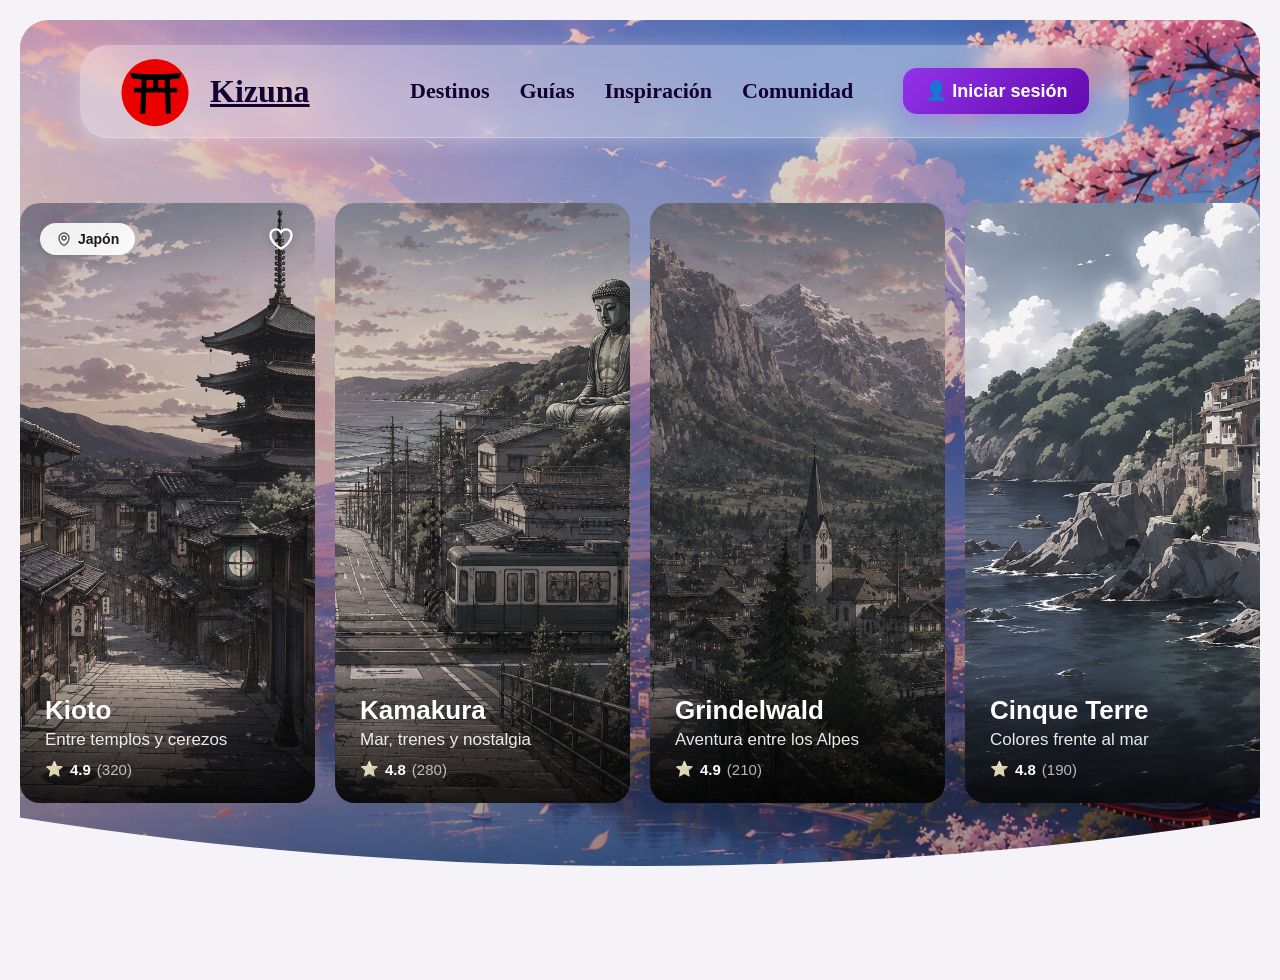
==== destinos.html @ 6fa77407 "cambios 21/05/2026" ====
<!DOCTYPE html>
<html lang="es">
<head>
    <meta charset="UTF-8">
    <meta name="viewport" content="width=device-width, initial-scale=1.0">
    <title>Kizuna</title>
    <link rel="icon" href="favicon.png" type="image/x-icon">
    <link rel="stylesheet" href="styles.css">
</head>
<body>
 <div class="contenedor-padre">
  <section class="background-tokyo">
   
   <div class="hero-contenedor">
    <nav class="menu_pricipal">

   <a href="index.html" class="logo">
    <span class="logo-icon">
      <svg 
      height="80px" 
      width="80px" 
      version="1.1" 
      id="_x32_" 
      xmlns="http://www.w3.org/2000/svg" 
      xmlns:xlink="http://www.w3.org/1999/xlink" 
      viewBox="-100.64 -185.64 800.28 800.28" 
      xml:space="preserve" 
      fill="#000000" 
      transform="matrix(1, 0, 0, 1, 0, 0)rotate(0)" 
      stroke="#000000" stroke-width="0.00512">
      <g id="SVGRepo_bgCarrier" 
      stroke-width="0" 
      transform="translate(10.240000000000009,10.240000000000009), scale(0.96)">  
      <rect 
      x="-100.64" 
      y="-100.64" 
      width="700.28" 
      height="700.28" 
      rx="368.64" 
      fill="#eb0000" 
      strokewidth="0">
      </rect>
      </g><g 
      id="SVGRepo_tracerCarrier" 
      stroke-linecap="round" 
      stroke-linejoin="round" 
      stroke="#CCCCCC" 
      stroke-width="2.048">
      </g><g 
      id="SVGRepo_iconCarrier"> 
      <style type="text/css"> .st0{fill:#000000;} </style> 
      <g> 
      <path class="st0" d="M512,50.975c-84.815,13.448-170.396,16.908-256.008,16.908c-85.596,0-171.185-3.46-255.992-16.908 l17.42,57.317c32.545,4.632,65.18,8.312,97.88,11.047l-3.216,81.64H40.238v47.582h69.967l-8.296,210.462l50.788,2.002 l8.377-212.464h189.851l8.377,212.464l50.796-2.002l-8.304-210.462h69.968v-47.582h-71.848l-3.215-81.64 c32.7-2.735,65.351-6.414,97.889-11.047L512,50.975z M230.586,200.979h-67.615l3.078-78.156c21.49,1.148,43.022,1.864,64.538,2.181 V200.979z M281.414,200.979v-75.974c21.531-0.318,43.038-1.034,64.562-2.181l3.078,78.156H281.414z"></path> </g> </g></svg>
    
   </span>
    <h2>Kizuna</h2>
  </a>

   <ul class="nav-links">
    <li><a href="#">Destinos</a></li>
    <li><a href="#">Guías</a></li>
    <li><a href="#">Inspiración</a></li>
    <li><a href="#">Comunidad</a></li>
   </ul>

   <button class="login-btn">
    <span>👤</span>
    Iniciar sesión
   </button>
   </button>
    </div>

    <div class="gallery-dest">

     <div class="destin d1">
      <div class="destin-top">
    <div class="simbolo-pais">
      <svg xmlns="http://www.w3.org/2000/svg" fill="none" viewBox="0 0 24 24" stroke-width="2" stroke="currentColor" class="geo-icon">
        <path stroke-linecap="round" stroke-linejoin="round" d="M15 10.5a3 3 0 1 1-6 0 3 3 0 0 1 6 0Z" />
        <path stroke-linecap="round" stroke-linejoin="round" d="M19.5 10.5c0 7.142-7.5 11.25-7.5 11.25S4.5 17.642 4.5 10.5a7.5 7.5 0 1 1 15 0Z" />
      </svg>
      <span>Japón</span>
    </div>
    
    <button class="like-btn">
      <svg xmlns="http://www.w3.org/2000/svg" fill="none" viewBox="0 0 24 24" stroke-width="2" stroke="currentColor" class="heart-icon">
        <path stroke-linecap="round" stroke-linejoin="round" d="M21 8.25c0-2.485-2.099-4.5-4.688-4.5-1.935 0-3.597 1.126-4.312 2.733-.715-1.607-2.377-2.733-4.313-2.733C5.1 3.75 3 5.765 3 8.25c0 7.22 9 12 9 12s9-4.78 9-12Z" />
      </svg>
    </button>
  </div>
    <div class="destin-content">
      <h3 class="titulo-k">Kioto</h3>
      <p class="sub-k">Entre templos y cerezos</p>
      <div class="rating-k">
        <span class="star-k">⭐</span>
        <span class="score-k">4.9</span>
        <span class="votes-k">(320)</span>
      </div>
    </div>
    </div>

     <div class="destin d2">
      <div class="destin-content">
      <h3 class="titulo-k">Kamakura</h3>
      <p class="sub-k">Mar, trenes y nostalgia</p>
      <div class="rating-k">
        <span class="star-k">⭐</span>
        <span class="score-k">4.8</span>
        <span class="votes-k">(280)</span>
      </div>
    </div>
     </div>

     <div class="destin d3">
      <div class="destin-content">
      <h3 class="titulo-k">Grindelwald</h3>
      <p class="sub-k">Aventura entre los Alpes</p>
      <div class="rating-k">
        <span class="star-k">⭐</span>
        <span class="score-k">4.9</span>
        <span class="votes-k">(210)</span>
      </div>
    </div>
     </div>

     <div class="destin d4">
      <div class="destin-content">
      <h3 class="titulo-k">Cinque Terre</h3>
      <p class="sub-k">Colores frente al mar</p>
      <div class="rating-k">
        <span class="star-k">⭐</span>
        <span class="score-k">4.8</span>
        <span class="votes-k">(190)</span>
      </div>
    </div>
     </div>

    </div>
  </section>
 </div>
</body>
</html>
---- styles.css ----
body{
  margin: 20px;
  background: #f5f3f8;
  overflow-x: hidden;
}

.hero-contenedor{
  display: flex;
  justify-content: center;
  align-items: start;
  flex-direction: column;
  width: 100%;
  max-width: 1300px;
  padding: 5px 60px;
  box-sizing: border-box;
  position: relative;
  z-index: 5;
}

/* Contenedor principal */
.background-tokyo {
  width: 100%;
  min-height: 100vh;
  position: relative;
  overflow: hidden;
  border-radius: 28px;
  padding: 20px 0;
  background-image:
    linear-gradient(
      to bottom,
      rgba(0,0,0,0.1),
      rgba(0,0,0,0.4)
    ),url('Fondo_tokio.png');
  background-size: cover;
  background-position: center;
  clip-path: ellipse(150% 90% at 50% 0%);
}

/* Estilo de los pétalos */
.petal {
  position: absolute;
  top: -10%;
  background-color: #ff7893;
  border-radius: 150% 0 150% 0;
  width: 15px;
  height: 20px;
  z-index: 2;
  /* Sombra para que resalten sobre el fondo oscuro */
  animation: fall linear infinite;
}

/* Patrón cíclico: repite cada 10 pétalos para más variedad */
.petal:nth-child(10n+1) {
  left: 5%;
  animation-duration: 5s;
  animation-delay: 0s;
}

.petal:nth-child(10n+2) {
  left: 15%;
  animation-duration: 8s;
  animation-delay: 1s;
  width: 10px;
}

.petal:nth-child(10n+3) {
  left: 25%;
  animation-duration: 6s;
  animation-delay: 2s;
}

.petal:nth-child(10n+4) {
  left: 35%;
  animation-duration: 10s;
  animation-delay: 0.5s;
  width: 12px;
}

.petal:nth-child(10n+5) {
  left: 45%;
  animation-duration: 7s;
  animation-delay: 3s;
}

.petal:nth-child(10n+6) {
  left: 55%;
  animation-duration: 9s;
  animation-delay: 1.5s;
  width: 18px;
}

.petal:nth-child(10n+7) {
  left: 65%;
  animation-duration: 4s;
  animation-delay: 4s;
}

.petal:nth-child(10n+8) {
  left: 75%;
  animation-duration: 12s;
  animation-delay: 2.5s;
  width: 14px;
}

.petal:nth-child(10n+9) {
  left: 85%;
  animation-duration: 4s;
  animation-delay: 1s;
}

.petal:nth-child(10n+10) {
  left: 95%;
  animation-duration: 11s;
  animation-delay: 3.5s;
  width: 16px;
}


/* Animación de caída y balanceo */
@keyframes fall {
  0% {
    transform: translateY(0) rotate(0deg) translateX(0);
    opacity: 1;
  }

  100% {
    transform: translateY(110vh) rotate(720deg) translateX(100px);
    opacity: 0;
  }
}

/* contenedor del menu */
.menu_pricipal {
  display: flex;
  width: auto;
  margin: 0px;
  gap: 50px;
  border-radius: 28px;
  align-items: center;
  justify-content: space-between;
  padding: 1px 40px;
  background: rgba(255, 253, 253, 0.358);
  backdrop-filter: blur(10px);
   margin-bottom: 60px;
  border-bottom: 1px solid rgba(241, 241, 241, 0.348);
  box-shadow:
    0 4px 20px rgba(241, 241, 241, 0.348);
}

/* logo del menu */

.logo {
  display: flex;
  align-items: center;
  width: 200px;
  gap: 10px;
  color: #130133;
}

.logo h2 {
  font-size: 32px;
  font-weight: 700;
}

.logo-icon {
  width: auto;
  height: auto;
}

/* palabras del menu */
.nav-links {
  display: flex;
  gap: 30px;
  list-style: none;
}

.nav-links a {
  text-decoration: none;
  color: #130133;
  font-size: 22px;
  font-weight: 600;
  transition: 0.3s ease;
}

.nav-links a:hover {
  color: #8c00ff;
}

/* boton de iniciar sesion */
.login-btn {
  display: flex;
  align-items: center;
  gap: 5px;
  border: none;
  padding: 12px 22px;
  border-radius: 14px;
  background: linear-gradient(135deg,
      #9333ea,
      #6209af);

  color: white;
  font-size: 18px;
  font-weight: 600;
  cursor: pointer;
  box-shadow:
    0 8px 20px rgba(147, 51, 234, 0.25);
  transition: 0.3s ease;
}

.login-btn:hover {
  transform: translateY(-2px);

  box-shadow:
    0 12px 24px rgba(64, 1, 123, 0.738);
}

/* titulo de la pagina*/
.titulo{
  font-size: 78px;
  line-height: 1.05;
  font-weight: 800;
  color: #130133;
  margin:
    25px 0;
}
.titulo span{
  background: linear-gradient(
    90deg,
    #6f5cff,
    #b55cff,
    #ff5ca8
  );
  -webkit-background-clip: text;
  -webkit-text-fill-color: transparent;
  background-clip: text;
  color: transparent;
}

.descrip_2{
  max-width: 520px;
  font-size: 28px;
  font-weight: 600;
  line-height: 1.6;
  color: #342b59;
  margin-bottom: 40px;
}

/* boton de aventura */
.aventura-button{
  display: inline-flex;
  align-items: center;
  gap: 10px;
  padding: 12px 22px;
  font-size: 17px;
  border: none;
  cursor: pointer;
  background: white;
  color: #7b4dff;
  border-radius: 50px;
  font-weight: 600;
  box-shadow:
    0 8px 20px rgba(225, 213, 236, 0.712);
  transition: 0.3s ease;
}

.aventura-button:hover {
  transform: translateY(-2px);

  box-shadow:
    0 12px 24px rgba(151, 85, 212, 0.836);
}

.botones{
  display: flex;
  gap: 20px;
}
/* boton de explora */
.explora-btn{
  display: flex;
  align-items: center;
  gap: 12px;
  background: linear-gradient(
    90deg,
    #7b4dff,
    #6a3df0
  );
  color: white;
  text-decoration: none;
  padding: 10px 25px;
  border: none;
  cursor: pointer;
  border-radius: 50px;
  font-size: 22px;
  font-weight: 600;
  box-shadow:
    0 10px 25px rgba(180, 174, 199, 0.25);
  transition: 0.3s ease;
}

.explora-btn:hover{
  transform: translateY(-3px);
  box-shadow:
    0 15px 30px rgba(123, 77, 255, 0.35);
}

/* boton de video */
.video-btn{
  display: flex;
  align-items: center;
  gap: 14px;
  background: white;
  color: #15154b;
  text-decoration: none;
  padding: 15px 30px;
  border: none;
  cursor: pointer;
  border-radius: 50px;
  font-size: 22px;
  font-weight: 600;
  box-shadow:
    0 10px 25px rgba(233, 226, 226, 0.678);
  transition: 0.3s ease;
}

.video-btn:hover{
  transform: translateY(-3px);
   box-shadow:
    0 10px 25px rgba(238, 247, 248, 0.897);
}

/*---------------------------destinos---------------------------*/
.gallery-dest{
  display: flex;
  width: 100%;
  max-width: 1500px;
  height: 600px;
  gap: 20px;
  margin: 0 auto;
}

.destin{
  flex: 1;
  background-size: cover;
  background-position: center;
  border-radius: 20px;
  cursor: pointer;
  filter: grayscale(80%);
  transition: flex 0.6s cubic-bezier(0.25, 1, 0.5, 1), filter 0.6s ease;
  position: relative; 
  overflow: hidden;
}

.d1{
  background-image: url('img_observ/kioto.png');
}
.d2{
  background-image: url('img_observ/kamakura.png');
}
.d3{
  background-image: url('img_observ/grindelwald.png');
}
.d4{
  background-image: url('img_observ/cinque_terre.png');
}

.destin:hover {
  flex: 4;
  filter: grayscale(0%);
}

/* Contenedor superior alineado a los extremos */
.destin-top {
  position: absolute;
  top: 0;
  left: 0;
  width: 100%;
  padding: 20px;
  box-sizing: border-box;
  display: flex;
  justify-content: space-between; /* Empuja el país a la izquierda y el corazón a la derecha */
  align-items: center;
  z-index: 3; /* Se asegura de flotar sobre el filtro gris */
}

/* El óvalo blanco de "Japón" */
.simbolo-pais {
  background: rgba(255, 255, 255, 0.9); /* Blanco con un toque sutil de transparencia */
  backdrop-filter: blur(4px);            /* Efecto vidrio esmerilado moderno */
  color: #1a1a1a;                        /* Texto oscuro para contraste */
  padding: 8px 16px;
  border-radius: 50px;                    /* Esquinas completamente redondeadas en píldora */
  display: flex;
  align-items: center;
  gap: 6px;                              /* Distancia exacta entre el mapa y el texto */
  font-family: sans-serif;
  font-size: 14px;
  font-weight: 600;
  box-shadow: 0 4px 10px rgba(0, 0, 0, 0.1);
}

/* El tamaño de la mini-burbuja de ubicación */
.geo-icon {
  width: 16px;
  height: 16px;
  color: #555555;
}

/* El botón circular transparente del corazón */
.like-btn {
  background: none;
  border: none;
  cursor: pointer;
  padding: 0;
  display: flex;
  align-items: center;
  justify-content: center;
  transition: transform 0.2s ease;
}

.like-btn:hover {
  transform: scale(1.15); /* Crece sutilmente al pasar el mouse */
}

/* El icono del corazón blanco */
.heart-icon {
  width: 28px;
  height: 28px;
  color: white;
  fill: transparent;
  filter: drop-shadow(0 2px 5px rgba(0,0,0,0.3));
  transition: fill 0.3s ease; /* Hace que el relleno aparezca suavemente */
}

.like-btn:hover .heart-icon {
  fill: white; /* Rellena el corazón al pasar el mouse */
}


.destin-content {
  position: absolute;
  bottom: 0;
  left: 0;
  width: 100%;
  padding: 25px;
  box-sizing: border-box;
  color: white;
  font-family: sans-serif;
  background: linear-gradient(to top, rgba(0,0,0,0.8) 0%, rgba(0,0,0,0.4) 60%, rgba(0,0,0,0) 100%);
  transition: opacity 0.4s ease; 
}

.titulo-k {
  font-size: 26px;
  font-weight: 700;
  margin: 0 0 4px 0;
}

.sub-k {
  font-size: 17px;
  margin: 0 0 10px 0;
  opacity: 0.9;
}

/* Contenedor Flexbox de la Calificación */
.rating-k {
  display: flex;
  align-items: center;
  gap: 6px;
  font-size: 15px;
}

.score-k {
  font-weight: 600;
}

.votes-k {
  opacity: 0.7;
}
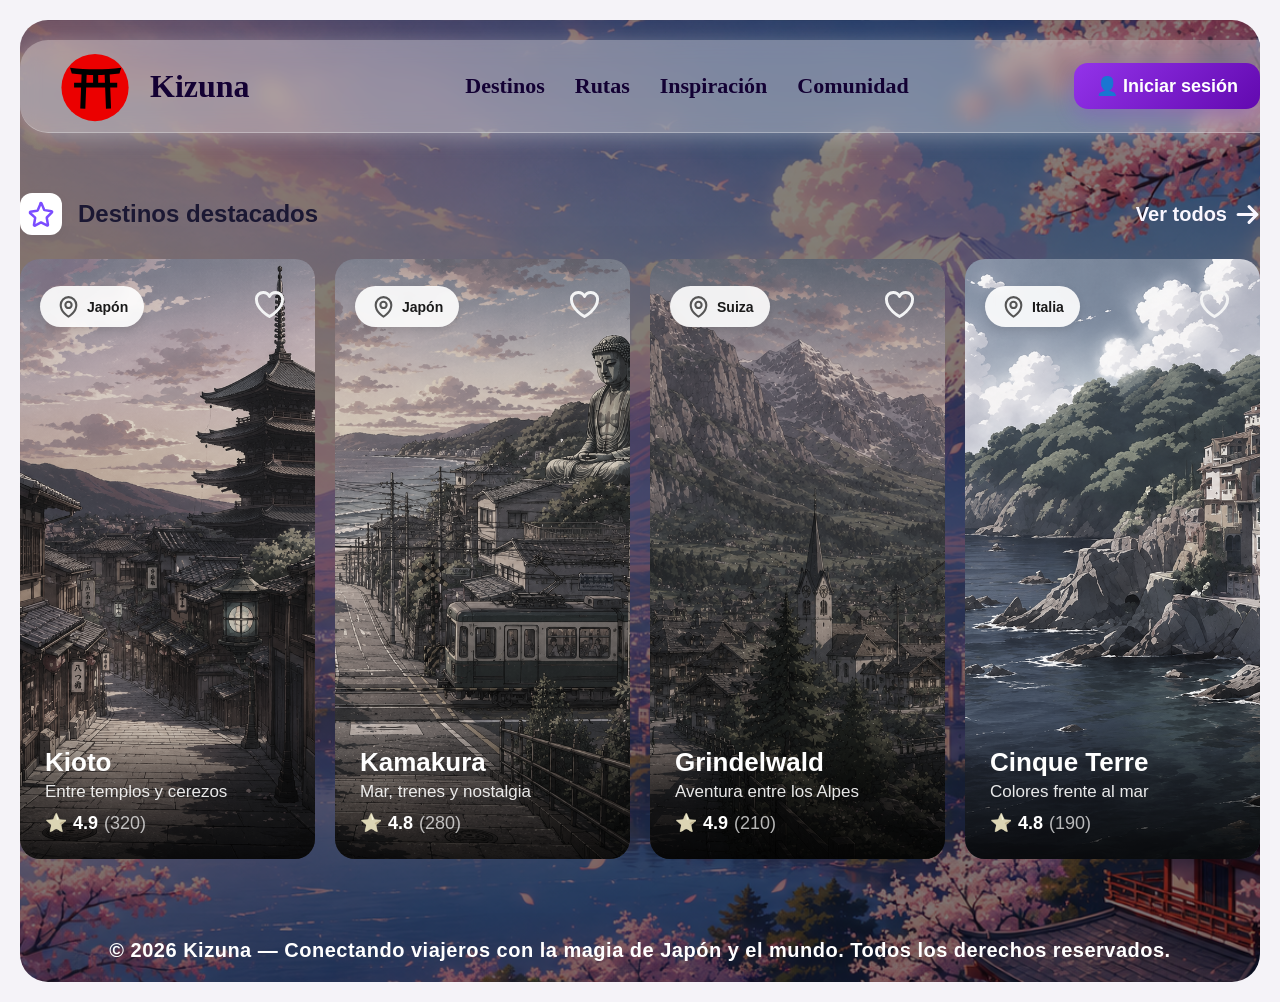
==== commit dcad870f: "pagina completa sin responsive" ====
--- a/destinos.html
+++ b/destinos.html
@@ -5,7 +5,7 @@
     <meta name="viewport" content="width=device-width, initial-scale=1.0">
     <title>Kizuna</title>
     <link rel="icon" href="favicon.png" type="image/x-icon">
-    <link rel="stylesheet" href="styles.css">
+    <link rel="stylesheet" href="styles_dest.css">
 </head>
 <body>
  <div class="contenedor-padre">
@@ -57,8 +57,8 @@
   </a>
 
    <ul class="nav-links">
-    <li><a href="#">Destinos</a></li>
-    <li><a href="#">Guías</a></li>
+    <li><a href="destinos.html">Destinos</a></li>
+    <li><a href="rutas.html">Rutas</a></li>
     <li><a href="#">Inspiración</a></li>
     <li><a href="#">Comunidad</a></li>
    </ul>
@@ -67,7 +67,23 @@
     <span>👤</span>
     Iniciar sesión
    </button>
-   </button>
+   </nav> <div class="seccion-encabezado">
+      <div class="encabezado-titulo">
+        <div class="burbuja-icono">
+          <svg xmlns="http://www.w3.org/2000/svg" fill="none" viewBox="0 0 24 24" stroke-width="2" stroke="currentColor" class="star-icon-dest">
+            <path stroke-linecap="round" stroke-linejoin="round" d="M11.48 3.499c.172-.41.742-.41.914 0l2.122 5.04c.083.197.26.33.473.365l5.432.812c.456.068.638.622.311.95l-3.922 3.93c-.154.155-.224.386-.185.603l.94 5.38c.08.457-.4.805-.806.591L12 18.722l-4.834 2.607c-.406.214-.886-.134-.806-.591l.94-5.38c.04-.217-.03-.448-.185-.603L3.194 11.2a.975.975 0 0 1 .311-.95l5.432-.813a.473.473 0 0 0 .473-.366l2.122-5.04Z" />
+          </svg>
+        </div>
+        <h2>Destinos destacados</h2>
+      </div>
+
+      <a href="#" class="ver-todos-btn">
+        Ver todos
+        <svg xmlns="http://www.w3.org/2000/svg" fill="none" viewBox="0 0 24 24" stroke-width="3" stroke="currentColor" class="arrow-icon">
+          <path stroke-linecap="round" stroke-linejoin="round" d="M13.5 4.5 21 12m0 0-7.5 7.5M21 12H3" />
+        </svg>
+      </a>
+    </div>
     </div>
 
     <div class="gallery-dest">
@@ -82,11 +98,15 @@
       <span>Japón</span>
     </div>
     
-    <button class="like-btn">
-      <svg xmlns="http://www.w3.org/2000/svg" fill="none" viewBox="0 0 24 24" stroke-width="2" stroke="currentColor" class="heart-icon">
-        <path stroke-linecap="round" stroke-linejoin="round" d="M21 8.25c0-2.485-2.099-4.5-4.688-4.5-1.935 0-3.597 1.126-4.312 2.733-.715-1.607-2.377-2.733-4.313-2.733C5.1 3.75 3 5.765 3 8.25c0 7.22 9 12 9 12s9-4.78 9-12Z" />
-      </svg>
-    </button>
+    <div class="like-container">
+  <input type="checkbox" id="like-1" class="like-checkbox">
+  <label for="like-1" class="like-btn">
+    <svg xmlns="http://w3.org" fill="none" viewBox="0 0 24 24" stroke-width="2" stroke="currentColor" class="heart-icon">
+      <path stroke-linecap="round" stroke-linejoin="round" d="M21 8.25c0-2.485-2.099-4.5-4.688-4.5-1.935 0-3.597 1.126-4.312 2.733-.715-1.607-2.377-2.733-4.313-2.733C5.1 3.75 3 5.765 3 8.25c0 7.22 9 12 9 12s9-4.78 9-12Z" />
+    </svg>
+  </label>
+</div>
+
   </div>
     <div class="destin-content">
       <h3 class="titulo-k">Kioto</h3>
@@ -100,6 +120,25 @@
     </div>
 
      <div class="destin d2">
+       <div class="destin-top">
+    <div class="simbolo-pais">
+      <svg xmlns="http://www.w3.org/2000/svg" fill="none" viewBox="0 0 24 24" stroke-width="2" stroke="currentColor" class="geo-icon">
+        <path stroke-linecap="round" stroke-linejoin="round" d="M15 10.5a3 3 0 1 1-6 0 3 3 0 0 1 6 0Z" />
+        <path stroke-linecap="round" stroke-linejoin="round" d="M19.5 10.5c0 7.142-7.5 11.25-7.5 11.25S4.5 17.642 4.5 10.5a7.5 7.5 0 1 1 15 0Z" />
+      </svg>
+      <span>Japón</span>
+    </div>
+    
+    <div class="like-container">
+  <input type="checkbox" id="like-2" class="like-checkbox">
+  <label for="like-2" class="like-btn">
+    <svg xmlns="http://w3.org" fill="none" viewBox="0 0 24 24" stroke-width="2" stroke="currentColor" class="heart-icon">
+      <path stroke-linecap="round" stroke-linejoin="round" d="M21 8.25c0-2.485-2.099-4.5-4.688-4.5-1.935 0-3.597 1.126-4.312 2.733-.715-1.607-2.377-2.733-4.313-2.733C5.1 3.75 3 5.765 3 8.25c0 7.22 9 12 9 12s9-4.78 9-12Z" />
+    </svg>
+  </label>
+</div>
+
+  </div>
       <div class="destin-content">
       <h3 class="titulo-k">Kamakura</h3>
       <p class="sub-k">Mar, trenes y nostalgia</p>
@@ -112,6 +151,25 @@
      </div>
 
      <div class="destin d3">
+      <div class="destin-top">
+    <div class="simbolo-pais">
+      <svg xmlns="http://www.w3.org/2000/svg" fill="none" viewBox="0 0 24 24" stroke-width="2" stroke="currentColor" class="geo-icon">
+        <path stroke-linecap="round" stroke-linejoin="round" d="M15 10.5a3 3 0 1 1-6 0 3 3 0 0 1 6 0Z" />
+        <path stroke-linecap="round" stroke-linejoin="round" d="M19.5 10.5c0 7.142-7.5 11.25-7.5 11.25S4.5 17.642 4.5 10.5a7.5 7.5 0 1 1 15 0Z" />
+      </svg>
+      <span>Suiza</span>
+    </div>
+    
+    <div class="like-container">
+  <input type="checkbox" id="like-3" class="like-checkbox">
+  <label for="like-3" class="like-btn">
+    <svg xmlns="http://w3.org" fill="none" viewBox="0 0 24 24" stroke-width="2" stroke="currentColor" class="heart-icon">
+      <path stroke-linecap="round" stroke-linejoin="round" d="M21 8.25c0-2.485-2.099-4.5-4.688-4.5-1.935 0-3.597 1.126-4.312 2.733-.715-1.607-2.377-2.733-4.313-2.733C5.1 3.75 3 5.765 3 8.25c0 7.22 9 12 9 12s9-4.78 9-12Z" />
+    </svg>
+  </label>
+</div>
+
+  </div>
       <div class="destin-content">
       <h3 class="titulo-k">Grindelwald</h3>
       <p class="sub-k">Aventura entre los Alpes</p>
@@ -124,6 +182,25 @@
      </div>
 
      <div class="destin d4">
+      <div class="destin-top">
+    <div class="simbolo-pais">
+      <svg xmlns="http://www.w3.org/2000/svg" fill="none" viewBox="0 0 24 24" stroke-width="2" stroke="currentColor" class="geo-icon">
+        <path stroke-linecap="round" stroke-linejoin="round" d="M15 10.5a3 3 0 1 1-6 0 3 3 0 0 1 6 0Z" />
+        <path stroke-linecap="round" stroke-linejoin="round" d="M19.5 10.5c0 7.142-7.5 11.25-7.5 11.25S4.5 17.642 4.5 10.5a7.5 7.5 0 1 1 15 0Z" />
+      </svg>
+      <span>Italia</span>
+    </div>
+    
+    <div class="like-container">
+  <input type="checkbox" id="like-4" class="like-checkbox">
+  <label for="like-4" class="like-btn">
+    <svg xmlns="http://w3.org" fill="none" viewBox="0 0 24 24" stroke-width="2" stroke="currentColor" class="heart-icon">
+      <path stroke-linecap="round" stroke-linejoin="round" d="M21 8.25c0-2.485-2.099-4.5-4.688-4.5-1.935 0-3.597 1.126-4.312 2.733-.715-1.607-2.377-2.733-4.313-2.733C5.1 3.75 3 5.765 3 8.25c0 7.22 9 12 9 12s9-4.78 9-12Z" />
+    </svg>
+  </label>
+</div>
+
+  </div>
       <div class="destin-content">
       <h3 class="titulo-k">Cinque Terre</h3>
       <p class="sub-k">Colores frente al mar</p>
@@ -136,7 +213,13 @@
      </div>
 
     </div>
+    <footer class="kizuna-footer">
+  <div class="footer-contenido">
+    <p>© 2026 Kizuna — Conectando viajeros con la magia de Japón y el mundo. Todos los derechos reservados.</p>
+  </div>
+</footer>
   </section>
  </div>
+
 </body>
 </html>
--- a/styles_dest.css
+++ b/styles_dest.css
@@ -0,0 +1,390 @@
+body {
+    margin: 20px;
+    background: #f5f3f8;
+    overflow-x: hidden;
+}
+
+.hero-contenedor {
+    display: flex;
+    justify-content: column;
+    align-items: center;
+    flex-direction: column;
+    width: 100%;
+    max-width: 1500px;
+    margin: 0 auto;
+    padding: 0px;
+    box-sizing: border-box;
+    position: relative;
+    z-index: 5;
+}
+
+/* Contenedor principal */
+.background-tokyo {
+    width: 100%;
+    min-height: 100vh;
+    position: relative;
+    overflow: hidden;
+    border-radius: 28px;
+    padding: 20px 0;
+    background-image:
+        linear-gradient(to bottom,
+            rgba(0, 0, 0, 0.479),
+            rgba(0, 0, 0, 0.507)), url('Fondo_tokio.png');
+    background-size: cover;
+    background-position: center;
+}
+
+/* contenedor del menu */
+.menu_pricipal {
+    display: flex;
+    width: 100%;
+    max-width: 1200px;
+    margin: 0 auto 60px auto;
+    gap: 50px;
+    border-radius: 28px;
+    align-items: center;
+    justify-content: space-between;
+    padding: 1px 40px;
+    background: rgba(255, 253, 253, 0.358);
+    backdrop-filter: blur(10px);
+    margin-bottom: 60px;
+    border-bottom: 1px solid rgba(241, 241, 241, 0.348);
+    box-shadow:
+        0 4px 20px rgba(241, 241, 241, 0.348);
+}
+
+/* logo del menu */
+
+.logo {
+    display: flex;
+    align-items: center;
+    width: 200px;
+    gap: 10px;
+    color: #130133;
+    text-decoration: none;
+}
+
+.logo h2 {
+    font-size: 32px;
+    font-weight: 700;
+}
+
+.logo-icon {
+    width: auto;
+    height: auto;
+}
+
+/* palabras del menu */
+.nav-links {
+    display: flex;
+    gap: 30px;
+    list-style: none;
+}
+
+.nav-links a {
+    text-decoration: none;
+    color: #130133;
+    font-size: 22px;
+    font-weight: 600;
+    transition: 0.3s ease;
+}
+
+.nav-links a:hover {
+    color: #8c00ff;
+}
+
+/* boton de iniciar sesion */
+.login-btn {
+    display: flex;
+    align-items: center;
+    gap: 5px;
+    border: none;
+    padding: 12px 22px;
+    border-radius: 14px;
+    background: linear-gradient(135deg,
+            #9333ea,
+            #6209af);
+
+    color: white;
+    font-size: 18px;
+    font-weight: 600;
+    cursor: pointer;
+    box-shadow:
+        0 8px 20px rgba(147, 51, 234, 0.25);
+    transition: 0.3s ease;
+}
+
+.login-btn:hover {
+    transform: translateY(-2px);
+
+    box-shadow:
+        0 12px 24px rgba(64, 1, 123, 0.738);
+}
+
+/* Contenedor principal del encabezado */
+.seccion-encabezado {
+    display: flex;
+    justify-content: space-between;
+    /* Empuja el título a la izquierda y el enlace a la derecha */
+    align-items: center;
+    width: 100%;
+    max-width: 1500px;
+    margin: 0 auto 24px auto;
+    padding: 0;
+    box-sizing: border-box;
+    font-family: sans-serif;
+}
+
+/* Agrupa la estrella y el texto "Destinos destacados" */
+.encabezado-titulo {
+    display: flex;
+    align-items: center;
+    gap: 16px;
+}
+
+/* El cuadrado blanco redondeado de la estrella */
+.burbuja-icono {
+    background-color: white;
+    width: 42px;
+    height: 42px;
+    border-radius: 12px;
+    display: flex;
+    align-items: center;
+    justify-content: center;
+    box-shadow: 0 4px 12px rgba(0, 0, 0, 0.05);
+}
+
+/* La estrella morada interna */
+.star-icon-dest {
+    width: 30px;
+    height: 30px;
+    color: #7b4dff;
+    fill: transparent;
+    transition: fill 0.2s ease;
+}
+
+.burbuja-icono:hover .star-icon-dest {
+    transform: scale(1.1);
+    fill: #7b4dff;
+}
+
+/* Texto del h2 */
+.encabezado-titulo h2 {
+    font-size: 24px;
+    color: #1b1833;
+    margin: 0;
+    font-weight: 750;
+}
+
+/* Botón / Enlace "Ver todos" */
+.ver-todos-btn {
+    display: flex;
+    align-items: center;
+    gap: 8px;
+    color: #faf7ff;
+    text-decoration: none;
+    font-size: 20px;
+    font-weight: 600;
+    transition: opacity 0.2s ease, transform 0.2s ease;
+}
+
+/* Icono de la flecha derecha */
+.arrow-icon {
+    width: 25px;
+    height: 25px;
+    transition: transform 0.2s ease;
+}
+
+.ver-todos-btn:hover {
+    transform: scale(1.1);
+}
+
+.ver-todos-btn:hover .arrow-icon {
+    transform: translateX(4px);
+}
+
+/*---------------------------destinos---------------------------*/
+.gallery-dest {
+    display: flex;
+    width: 100%;
+    max-width: 1500px;
+    height: 600px;
+    gap: 20px;
+    margin: 0 auto;
+}
+
+.destin {
+    flex: 1;
+    background-size: cover;
+    background-position: center;
+    border-radius: 20px;
+    cursor: pointer;
+    filter: grayscale(80%);
+    transition: flex 0.6s cubic-bezier(0.25, 1, 0.5, 1), filter 0.6s ease;
+    position: relative;
+    overflow: hidden;
+}
+
+.d1 {
+    background-image: url('img_observ/kioto.png');
+}
+
+.d2 {
+    background-image: url('img_observ/kamakura.png');
+}
+
+.d3 {
+    background-image: url('img_observ/grindelwald.png');
+}
+
+.d4 {
+    background-image: url('img_observ/cinque_terre.png');
+}
+
+.destin:hover {
+    flex: 4;
+    filter: grayscale(0%);
+}
+
+/* Contenedor superior alineado a los extremos */
+.destin-top {
+    position: absolute;
+    top: 0;
+    left: 0;
+    width: 100%;
+    padding: 20px;
+    box-sizing: border-box;
+    display: flex;
+    justify-content: space-between;
+    align-items: center;
+    z-index: 3;
+    /* Se asegura de flotar sobre el filtro gris */
+}
+
+/* El óvalo blanco de "Japón" */
+.simbolo-pais {
+    background: rgba(255, 255, 255, 0.9);
+    /* Blanco con un toque sutil de transparencia */
+    backdrop-filter: blur(4px);
+    /* Efecto vidrio esmerilado moderno */
+    color: #1a1a1a;
+    /* Texto oscuro para contraste */
+    padding: 8px 16px;
+    border-radius: 50px;
+    /* Esquinas completamente redondeadas en píldora */
+    display: flex;
+    align-items: center;
+    gap: 6px;
+    /* Distancia exacta entre el mapa y el texto */
+    font-family: sans-serif;
+    font-size: 14px;
+    font-weight: 600;
+    box-shadow: 0 4px 10px rgba(0, 0, 0, 0.1);
+}
+
+
+.geo-icon {
+    width: 25px;
+    height: 25px;
+    color: #555555;
+}
+
+.like-checkbox {
+    display: none;
+}
+
+.like-btn {
+    cursor: pointer;
+    display: inline-block;
+    padding: 8px;
+}
+
+.heart-icon {
+    width: 35px;
+    /* Tamaño del corazón */
+    height: 35px;
+    color: #f1f4f8;
+    /* Borde gris inicial */
+    fill: transparent;
+    /* Fondo transparente inicial */
+    transition: transform 0.2s ease, fill 0.2s ease, color 0.2s ease;
+}
+
+.like-btn:hover .heart-icon {
+    transform: scale(1.1);
+}
+
+.like-checkbox:checked+.like-btn .heart-icon {
+    color: white;
+    /* El borde cambia a rojo */
+    fill: white;
+    /* El corazón se rellena de rojo */
+    animation: latido 0.3s ease-in-out;
+}
+
+
+.like-btn:after .heart-icon {
+    fill: white;
+    /* Rellena el corazón al pasar el mouse */
+}
+
+
+.destin-content {
+    position: absolute;
+    bottom: 0;
+    left: 0;
+    width: 100%;
+    padding: 25px;
+    box-sizing: border-box;
+    color: white;
+    font-family: sans-serif;
+    background: linear-gradient(to top, rgba(0, 0, 0, 0.8) 0%, rgba(0, 0, 0, 0.4) 60%, rgba(0, 0, 0, 0) 100%);
+    transition: opacity 0.4s ease;
+}
+
+.titulo-k {
+    font-size: 26px;
+    font-weight: 700;
+    margin: 0 0 4px 0;
+}
+
+.sub-k {
+    font-size: 17px;
+    margin: 0 0 10px 0;
+    opacity: 0.9;
+}
+
+/* Contenedor Flexbox de la Calificación */
+.rating-k {
+    display: flex;
+    align-items: center;
+    gap: 6px;
+    font-size: 18px;
+}
+
+.score-k {
+    font-weight: 600;
+}
+
+.votes-k {
+    opacity: 0.7;
+}
+
+/*---------------------------FOOTER---------------------------*/
+.kizuna-footer {
+  width: 100%;
+  max-width: 1500px;
+  margin: 80px auto 0 auto;
+  box-sizing: border-box;
+  padding: 0 10px;
+}
+
+.footer-contenido p {
+  color: white;                       
+  font-family: sans-serif;
+  font-size: 20px;
+  font-weight: 600;
+  letter-spacing: 0.5px;
+  margin: 0;
+  text-align: center;
+}
